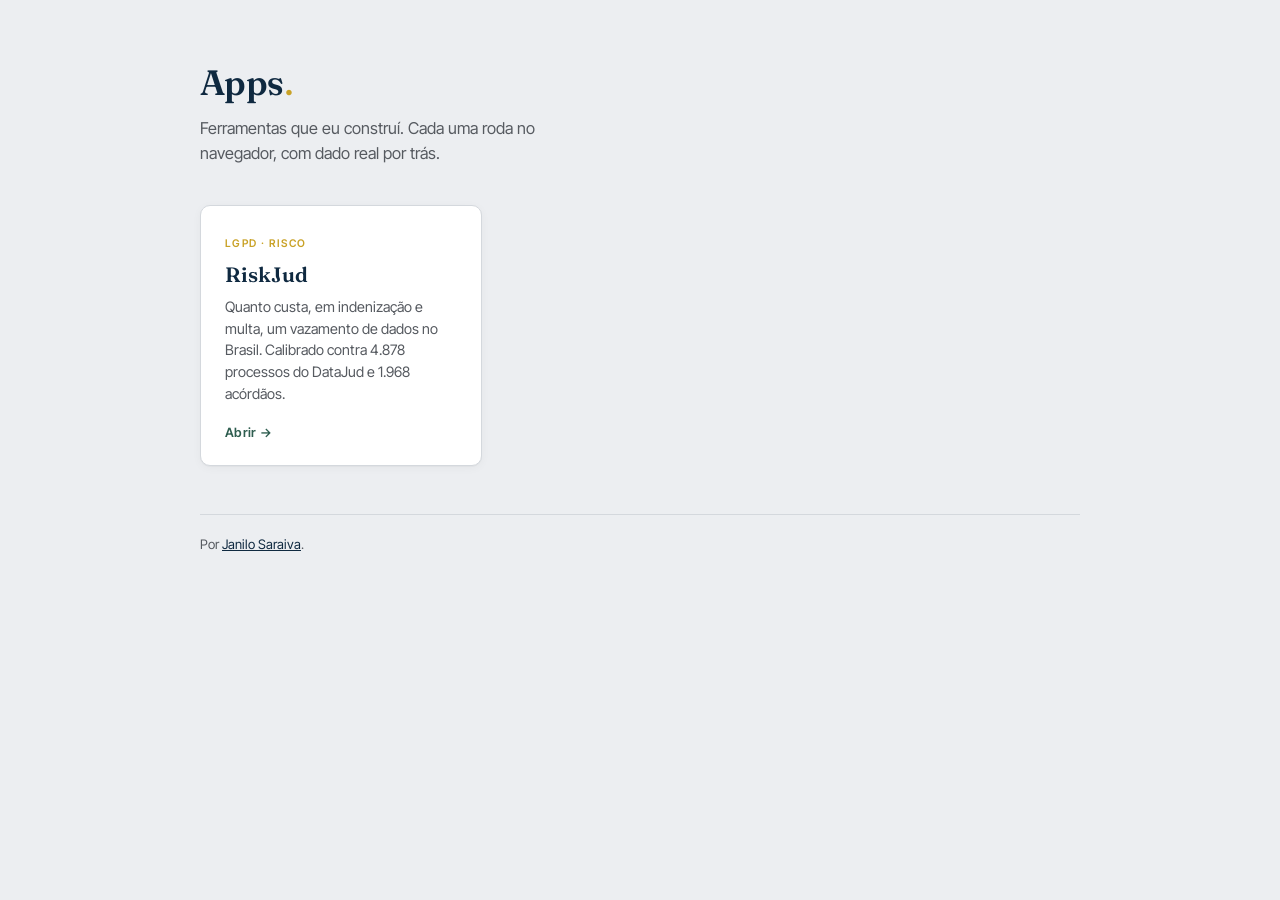
==== index.html @ 90057ad7 "apps hub + RiskJud estático - index.html: página-hub que lista os apps - riskjud/: RiskJud client-si" ====
<!DOCTYPE html>
<html lang="pt-BR">
<head>
<meta charset="UTF-8" />
<meta name="viewport" content="width=device-width, initial-scale=1.0" />
<title>Apps · Janilo Saraiva</title>
<meta name="description" content="Ferramentas que eu construí. Cada uma roda no navegador, com dado real por trás." />
<link rel="preconnect" href="https://fonts.googleapis.com" />
<link rel="preconnect" href="https://fonts.gstatic.com" crossorigin />
<link href="https://fonts.googleapis.com/css2?family=Inter+Tight:wght@300;400;500;600;700&family=Fraunces:opsz,wght@9..144,400;9..144,500;9..144,600&display=swap" rel="stylesheet" />
<style>
  :root {
    --marine:#0F2940; --purple:#4A1942; --green:#2E5D4F; --gold:#C9A227;
    --ink:#1C1E22; --muted:#565A60; --stone:#D4D8DD; --cream:#ECEEF1;
    --offwhite:#F6F8FA; --white:#FFFFFF;
  }
  * { box-sizing:border-box; font-family:'Inter Tight',system-ui,sans-serif; }
  body { margin:0; background:var(--cream); color:var(--ink); line-height:1.5; }
  .wrap { max-width:920px; margin:0 auto; padding:3.5rem 1.25rem 4rem; }
  .mark { font-family:'Fraunces',serif; font-weight:600; font-size:2.2rem; color:var(--marine); letter-spacing:-.015em; margin:0; }
  .mark .dot { color:var(--gold); }
  .intro { color:var(--muted); font-size:1.02rem; margin:.4rem 0 2.5rem; max-width:46ch; }
  .grid { display:grid; grid-template-columns:repeat(auto-fill,minmax(280px,1fr)); gap:1.1rem; }
  a.card { display:block; text-decoration:none; color:inherit; background:var(--white); border:1px solid var(--stone); border-radius:10px; padding:1.4rem 1.5rem; box-shadow:0 1px 0 rgba(31,31,31,.03),0 2px 10px rgba(31,31,31,.04); transition:transform .12s ease, box-shadow .12s ease, border-color .12s ease; }
  a.card:hover { transform:translateY(-2px); box-shadow:0 4px 18px rgba(31,31,31,.10); border-color:var(--gold); }
  .card .name { font-family:'Fraunces',serif; font-size:1.3rem; font-weight:600; color:var(--marine); margin:0 0 .35rem; }
  .card .desc { font-size:.9rem; color:var(--muted); margin:0 0 .9rem; }
  .card .go { font-size:.8rem; font-weight:600; color:var(--green); letter-spacing:.02em; }
  .card .tag { display:inline-block; font-size:.66rem; text-transform:uppercase; letter-spacing:.14em; color:var(--gold); font-weight:600; margin-bottom:.5rem; }
  footer { margin-top:3rem; padding-top:1.25rem; border-top:1px solid var(--stone); font-size:.82rem; color:var(--muted); }
  footer a { color:var(--marine); }
</style>
</head>
<body>
<div class="wrap">
  <h1 class="mark">Apps<span class="dot">.</span></h1>
  <p class="intro">Ferramentas que eu construí. Cada uma roda no navegador, com dado real por trás.</p>

  <div class="grid">
    <a class="card" href="/riskjud/">
      <span class="tag">LGPD · Risco</span>
      <p class="name">RiskJud</p>
      <p class="desc">Quanto custa, em indenização e multa, um vazamento de dados no Brasil. Calibrado contra 4.878 processos do DataJud e 1.968 acórdãos.</p>
      <span class="go">Abrir →</span>
    </a>
  </div>

  <footer>
    Por <a href="https://pereirasaraiva.com">Janilo Saraiva</a>.
  </footer>
</div>
</body>
</html>
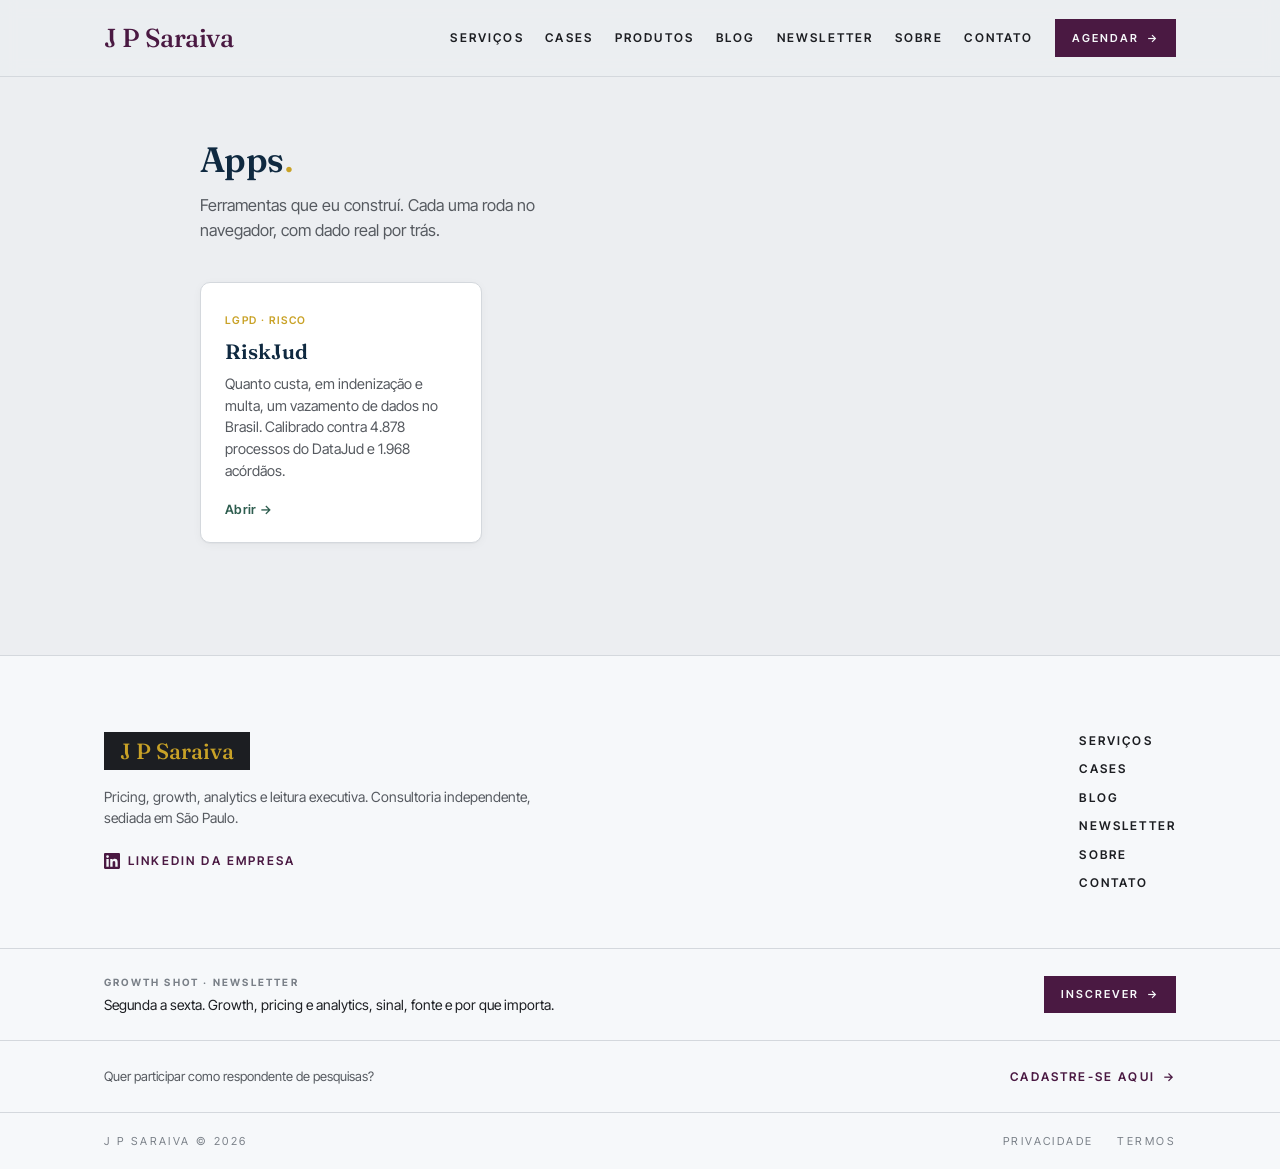
==== commit 87610a82: "Header e footer da marca (espelho de pereirasaraiva.com) no hub e no RiskJud - site-chrome.css: head" ====
--- a/index.html
+++ b/index.html
@@ -8,6 +8,7 @@
 <link rel="preconnect" href="https://fonts.googleapis.com" />
 <link rel="preconnect" href="https://fonts.gstatic.com" crossorigin />
 <link href="https://fonts.googleapis.com/css2?family=Inter+Tight:wght@300;400;500;600;700&family=Fraunces:opsz,wght@9..144,400;9..144,500;9..144,600&display=swap" rel="stylesheet" />
+<link rel="stylesheet" href="site-chrome.css" />
 <style>
   :root {
     --marine:#0F2940; --purple:#4A1942; --green:#2E5D4F; --gold:#C9A227;
@@ -32,6 +33,21 @@
 </style>
 </head>
 <body>
+<header class="sc-header">
+  <div class="sc-header__in">
+    <a class="sc-word" href="https://pereirasaraiva.com/" aria-label="J P Saraiva, início">J P Saraiva</a>
+    <nav class="sc-nav">
+      <a class="sc-link" href="https://pereirasaraiva.com/servicos">Serviços</a>
+      <a class="sc-link" href="https://pereirasaraiva.com/cases">Cases</a>
+      <a class="sc-link" href="https://pereirasaraiva.com/produtos">Produtos</a>
+      <a class="sc-link" href="https://pereirasaraiva.com/blog">Blog</a>
+      <a class="sc-link" href="https://pereirasaraiva.com/newsletter">Newsletter</a>
+      <a class="sc-link" href="https://pereirasaraiva.com/sobre">Sobre</a>
+      <a class="sc-link" href="https://pereirasaraiva.com/contato">Contato</a>
+      <a class="sc-cta" href="https://cal.com/jpsaraiva/30min" target="_blank" rel="noopener noreferrer">Agendar <span aria-hidden="true">→</span></a>
+    </nav>
+  </div>
+</header>
 <div class="wrap">
   <h1 class="mark">Apps<span class="dot">.</span></h1>
   <p class="intro">Ferramentas que eu construí. Cada uma roda no navegador, com dado real por trás.</p>
@@ -45,9 +61,50 @@
     </a>
   </div>
 
-  <footer>
-    Por <a href="https://pereirasaraiva.com">Janilo Saraiva</a>.
-  </footer>
 </div>
+<footer class="sc-footer">
+  <div class="sc-footer__top">
+    <div>
+      <span class="sc-fmark">J P Saraiva</span>
+      <p class="sc-ftag">Pricing, growth, analytics e leitura executiva. Consultoria independente, sediada em São Paulo.</p>
+      <a class="sc-fli" href="https://linkedin.com/company/j-p-saraiva/" target="_blank" rel="noopener noreferrer" aria-label="J P Saraiva no LinkedIn">
+        <svg class="sc-fli-ico" viewBox="0 0 24 24" fill="currentColor" aria-hidden="true"><path d="M20.45 20.45h-3.55v-5.57c0-1.33-.02-3.04-1.85-3.04-1.85 0-2.14 1.45-2.14 2.95v5.66H9.36V9h3.41v1.56h.05c.47-.9 1.64-1.85 3.37-1.85 3.6 0 4.27 2.37 4.27 5.46v6.28zM5.34 7.43a2.06 2.06 0 1 1 0-4.13 2.06 2.06 0 0 1 0 4.13zM7.12 20.45H3.56V9h3.56v11.45zM22.22 0H1.77C.79 0 0 .77 0 1.72v20.56C0 23.23.79 24 1.77 24h20.45c.98 0 1.78-.77 1.78-1.72V1.72C24 .77 23.2 0 22.22 0z"/></svg>
+        LinkedIn da empresa
+      </a>
+    </div>
+    <nav class="sc-fnav">
+      <a href="https://pereirasaraiva.com/servicos">Serviços</a>
+      <a href="https://pereirasaraiva.com/cases">Cases</a>
+      <a href="https://pereirasaraiva.com/blog">Blog</a>
+      <a href="https://pereirasaraiva.com/newsletter">Newsletter</a>
+      <a href="https://pereirasaraiva.com/sobre">Sobre</a>
+      <a href="https://pereirasaraiva.com/contato">Contato</a>
+    </nav>
+  </div>
+  <div class="sc-band">
+    <div class="sc-band__in">
+      <div>
+        <p class="sc-nl-k">Growth Shot · Newsletter</p>
+        <p class="sc-nl-d">Segunda a sexta. Growth, pricing e analytics, sinal, fonte e por que importa.</p>
+      </div>
+      <a class="sc-cta" href="https://pereirasaraiva.com/newsletter">Inscrever <span aria-hidden="true">→</span></a>
+    </div>
+  </div>
+  <div class="sc-band">
+    <div class="sc-band__in">
+      <p class="sc-resp">Quer participar como respondente de pesquisas?</p>
+      <a class="sc-fli" style="margin-top:0" href="https://pereirasaraiva.com/respondentes">Cadastre-se aqui <span aria-hidden="true">→</span></a>
+    </div>
+  </div>
+  <div class="sc-bottom">
+    <div class="sc-bottom__in">
+      <span>J P Saraiva © 2026</span>
+      <div class="sc-legal">
+        <a href="https://pereirasaraiva.com/privacidade">Privacidade</a>
+        <a href="https://pereirasaraiva.com/termos">Termos</a>
+      </div>
+    </div>
+  </div>
+</footer>
 </body>
 </html>
--- a/site-chrome.css
+++ b/site-chrome.css
@@ -0,0 +1,65 @@
+/* J P Saraiva — chrome compartilhado (header + footer) de apps.pereirasaraiva.com.
+   Espelha o header/footer de pereirasaraiva.com. Tokens da marca v2.
+   Fontes (Fraunces + Inter Tight) são carregadas por cada página. Classes namespaced sc-*. */
+:root{
+  --sc-purple:#4a1942; --sc-purple-deep:#3a1334; --sc-gold:#c9a227;
+  --sc-ink:#1c1e22; --sc-soft:#7a8088; --sc-muted:#565a60;
+  --sc-stone:#d4d8dd; --sc-cream:#eceef1; --sc-offwhite:#f6f8fa;
+}
+.sc-header *, .sc-footer *{ box-sizing:border-box; }
+
+/* ---------- header ---------- */
+.sc-header{ position:sticky; top:0; z-index:50; border-bottom:1px solid var(--sc-stone);
+  background:rgba(236,238,241,.85); backdrop-filter:blur(8px); -webkit-backdrop-filter:blur(8px);
+  font-family:'Inter Tight',system-ui,sans-serif; }
+.sc-header__in{ max-width:72rem; margin:0 auto; display:flex; align-items:center; justify-content:space-between;
+  gap:1rem; padding:1.05rem 1.5rem; }
+@media (min-width:768px){ .sc-header__in{ padding:1.2rem 2.5rem; } }
+.sc-word{ font-family:'Fraunces',Georgia,serif; font-weight:500; font-size:22px; line-height:1;
+  letter-spacing:-.02em; color:var(--sc-purple); text-decoration:none; transition:opacity .15s; white-space:nowrap; }
+@media (min-width:768px){ .sc-word{ font-size:26px; } }
+.sc-word:hover{ opacity:.85; }
+.sc-nav{ display:flex; align-items:center; gap:1.35rem; }
+.sc-link{ font-size:12px; font-weight:600; text-transform:uppercase; letter-spacing:.18em;
+  color:var(--sc-ink); text-decoration:none; transition:opacity .15s; white-space:nowrap; }
+.sc-link:hover{ opacity:.85; }
+.sc-cta{ display:inline-flex; align-items:center; gap:.5rem; border:1px solid var(--sc-purple);
+  background:var(--sc-purple); color:var(--sc-offwhite); padding:.6rem 1rem; font-size:11px;
+  font-weight:600; text-transform:uppercase; letter-spacing:.18em; text-decoration:none;
+  transition:background-color .15s; white-space:nowrap; }
+.sc-cta:hover{ background:var(--sc-purple-deep); }
+@media (max-width:760px){ .sc-link{ display:none; } } /* mobile: mantém wordmark + Agendar (espelha o site) */
+
+/* ---------- footer ---------- */
+.sc-footer{ margin-top:3rem; border-top:1px solid var(--sc-stone); background:var(--sc-offwhite);
+  font-family:'Inter Tight',system-ui,sans-serif; color:var(--sc-ink); }
+.sc-footer__top{ max-width:72rem; margin:0 auto; display:flex; flex-wrap:wrap; gap:2.5rem;
+  justify-content:space-between; padding:3.25rem 1.5rem; }
+@media (min-width:768px){ .sc-footer__top{ padding:3.5rem 2.5rem; } }
+.sc-fmark{ display:inline-flex; align-items:center; background:var(--sc-ink); color:var(--sc-gold);
+  padding:.5rem 1rem; font-family:'Fraunces',Georgia,serif; font-weight:500; font-size:22px; line-height:1; }
+.sc-ftag{ margin:1rem 0 0; max-width:28rem; font-size:14px; color:var(--sc-muted); line-height:1.5; }
+.sc-fli{ margin-top:1.5rem; display:inline-flex; align-items:center; gap:.5rem; font-size:12px;
+  font-weight:600; text-transform:uppercase; letter-spacing:.18em; color:var(--sc-purple); text-decoration:none; }
+.sc-fli:hover{ opacity:.85; }
+.sc-fli-ico{ width:16px; height:16px; }
+.sc-fnav{ display:flex; flex-direction:column; gap:.65rem; font-size:12px; font-weight:600;
+  text-transform:uppercase; letter-spacing:.18em; }
+.sc-fnav a{ color:var(--sc-ink); text-decoration:none; }
+.sc-fnav a:hover{ opacity:.85; }
+.sc-band{ border-top:1px solid var(--sc-stone); }
+.sc-band__in{ max-width:72rem; margin:0 auto; display:flex; flex-wrap:wrap; align-items:center;
+  justify-content:space-between; gap:1rem; padding:1.6rem 1.5rem; }
+@media (min-width:768px){ .sc-band__in{ padding:1.6rem 2.5rem; } }
+.sc-nl-k{ margin:0; font-size:10px; font-weight:700; text-transform:uppercase; letter-spacing:.22em; color:var(--sc-soft); }
+.sc-nl-d{ margin:.25rem 0 0; font-size:14px; color:var(--sc-ink); }
+.sc-resp{ margin:0; font-size:13px; color:var(--sc-muted); }
+.sc-bottom{ border-top:1px solid var(--sc-stone); }
+.sc-bottom__in{ max-width:72rem; margin:0 auto; display:flex; flex-wrap:wrap; align-items:center;
+  justify-content:space-between; gap:1rem; padding:1.25rem 1.5rem; font-size:11px;
+  text-transform:uppercase; letter-spacing:.22em; color:var(--sc-soft); }
+@media (min-width:768px){ .sc-bottom__in{ padding:1.25rem 2.5rem; } }
+.sc-bottom a{ color:var(--sc-soft); text-decoration:none; transition:color .15s; }
+.sc-bottom a:hover{ color:var(--sc-purple); }
+.sc-legal{ display:flex; gap:1.5rem; }
+@media print{ .sc-header, .sc-footer{ display:none !important; } }
